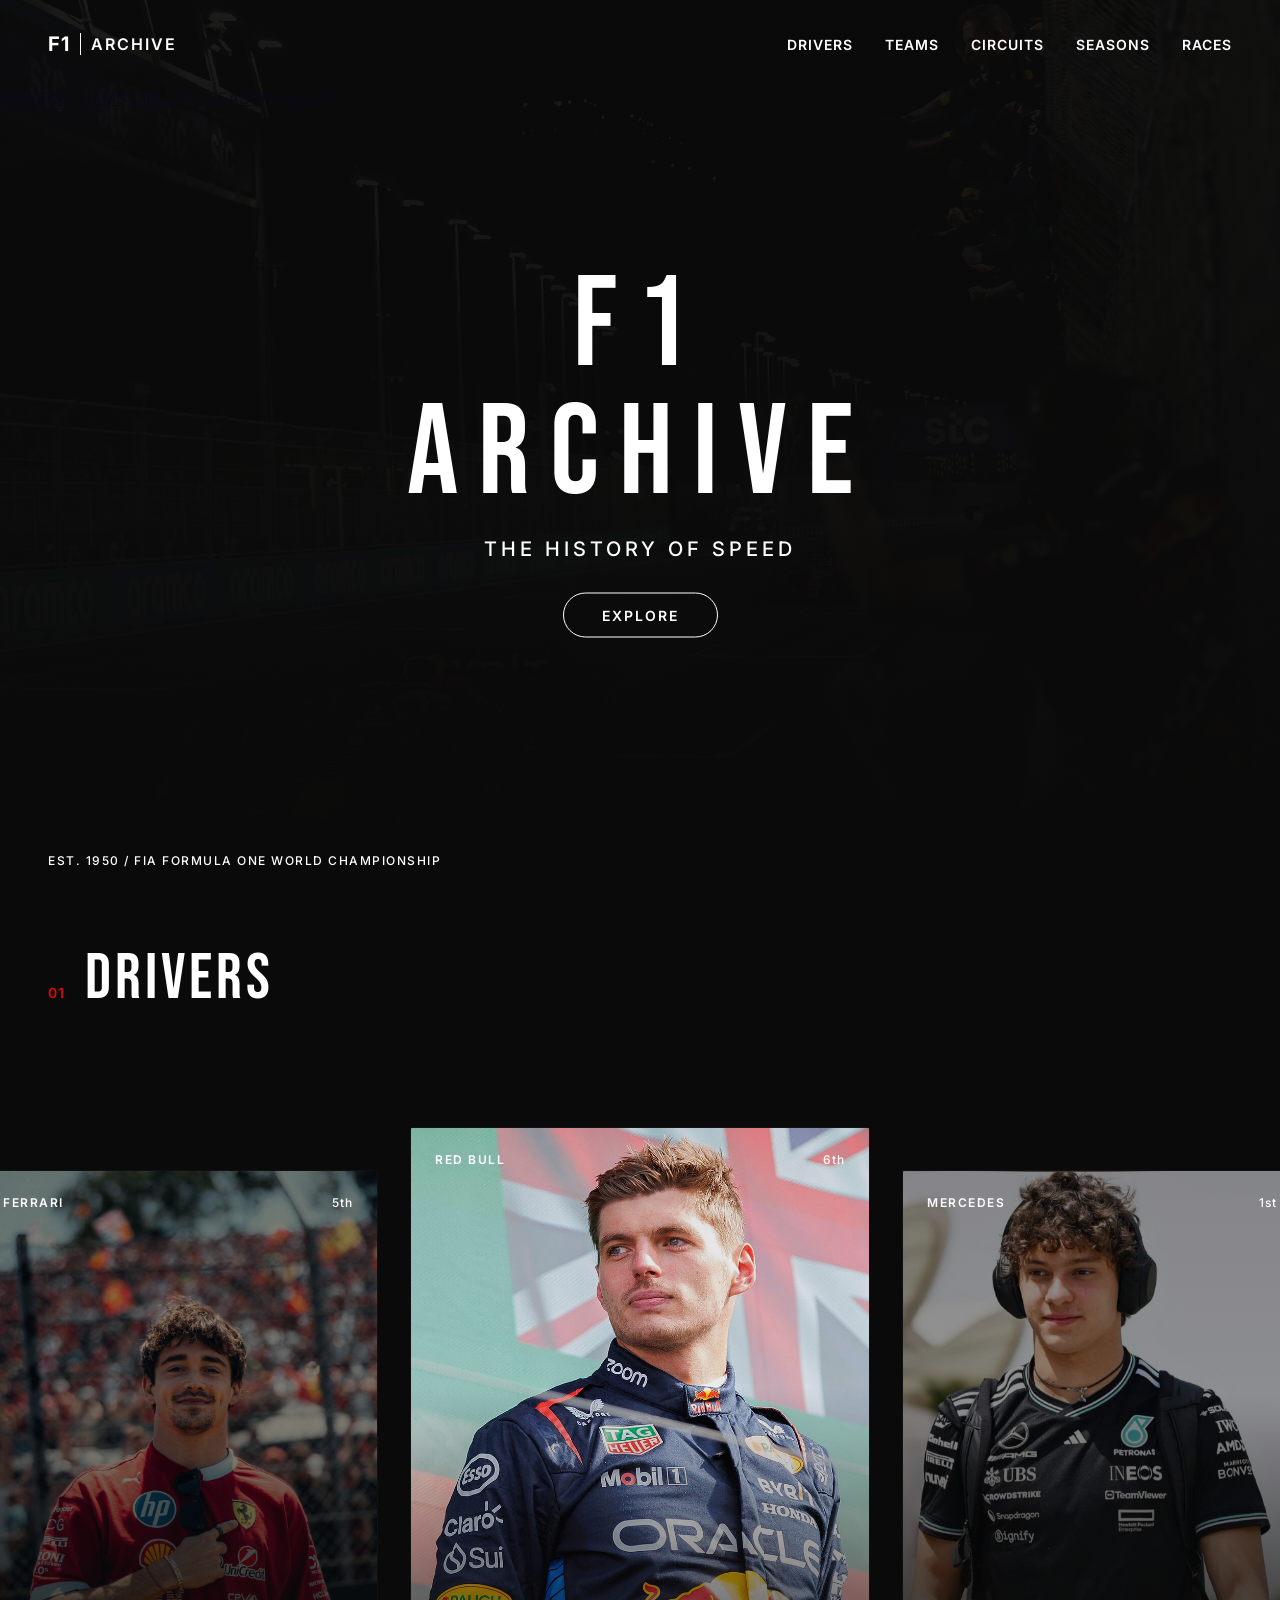
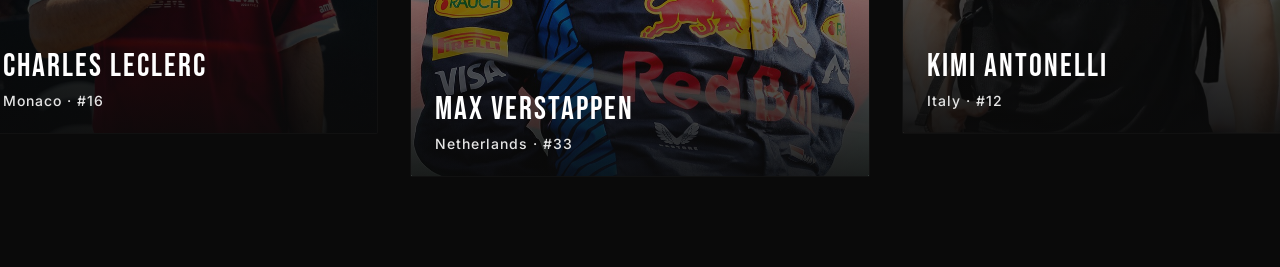
==== index.html @ a10c4557 "Initial version of F1 ARCHIVE" ====
<!DOCTYPE html>
<html lang="en">
<head>

    <meta charset="UTF-8">
    <meta name="viewport" content="width=device-width, initial-scale=1.0">

    <title>F1 Archive</title>

    <link rel="preconnect" href="https://fonts.googleapis.com">
    <link rel="preconnect" href="https://fonts.gstatic.com" crossorigin>

    <link href="https://fonts.googleapis.com/css2?family=Bebas+Neue&family=Inter:wght@400;500;600;700&display=swap" rel="stylesheet">

    <link rel="stylesheet" href="css/main.css">

</head>

<body>
<main class="hero">

    <nav class="navbar">

        <div class="logo">
            <span class="logo-f1">F1</span>
            <span class="logo-line"></span>
            <span class="logo-archive">ARCHIVE</span>
        </div>

        <div class="nav-links">
            <a href="#">DRIVERS</a>
            <a href="#">TEAMS</a>
            <a href="#">CIRCUITS</a>
            <a href="#">SEASONS</a>
            <a href="#">RACES</a>
        </div>
        <button class="menu-button" aria-label="Open menu">
    <span></span>
    <span></span>
</button>

    </nav>
    <div class="mobile-menu">

    <a href="#">DRIVERS</a>
    <a href="#">TEAMS</a>
    <a href="#">CIRCUITS</a>
    <a href="#">SEASONS</a>
    <a href="#">RACES</a>

</div>
<section class="hero-content">

    <h1>F1 ARCHIVE</h1>

    <p>THE HISTORY OF SPEED</p>

    <a href="#" class="explore-button">
    <span>EXPLORE</span>
    <span class="explore-arrow">→</span>
</a>

</section>

<div class="hero-meta">
    EST. 1950 / FIA FORMULA ONE WORLD CHAMPIONSHIP
</div>

</main>
<section class="drivers-section">

    <div class="drivers-header">
        <span class="section-label">01</span>
        <h2>DRIVERS</h2>
    </div>

<div class="drivers-track-wrapper">

    <div class="drivers-track">

        <a href="#" class="driver-card driver-card-small">
    <img src="images/pia.jpg" alt="Oscar Piastri">

    <div class="driver-card-top">
        <span class="team-logo">MCLAREN</span>
        <span class="position">7th</span>
    </div>

    <div class="driver-info">
        <h3>Oscar Piastri</h3>
        <p>Australia · #81</p>
    </div>
</a>

<a href="#" class="driver-card driver-card-medium">
    <img src="images/lec.jpg" alt="Charles Leclerc">

    <div class="driver-card-top">
        <span class="team-logo">FERRARI</span>
        <span class="position">5th</span>
    </div>

    <div class="driver-info">
        <h3>Charles Leclerc</h3>
        <p>Monaco · #16</p>
    </div>
</a>

<a href="#" class="driver-card driver-card-main">
    <img src="images/ver.jpg" alt="Max Verstappen">

    <div class="driver-card-top">
        <span class="team-logo">RED BULL</span>
        <span class="position">6th</span>
    </div>

    <div class="driver-info">
        <h3>Max Verstappen</h3>
        <p>Netherlands · #33</p>
    </div>
</a>

<a href="#" class="driver-card driver-card-medium">
    <img src="images/ant.jpg" alt="Kimi Antonelli">

    <div class="driver-card-top">
        <span class="team-logo">MERCEDES</span>
        <span class="position">1st</span>
    </div>

    <div class="driver-info">
        <h3>Kimi Antonelli</h3>
        <p>Italy · #12</p>
    </div>
</a>

<a href="#" class="driver-card driver-card-small">
    <img src="images/alo.jpg" alt="Fernando Alonso">

    <div class="driver-card-top">
        <span class="team-logo">ASTON MARTIN</span>
        <span class="position">10th</span>
    </div>

    <div class="driver-info">
        <h3>Fernando Alonso</h3>
        <p>Spain · #14</p>
    </div>
</a>

    </div>
</div>

</section>
<script>
    const menuButton = document.querySelector(".menu-button");
    const mobileMenu = document.querySelector(".mobile-menu");

menuButton.addEventListener("click", () => {
    mobileMenu.classList.toggle("active");
    menuButton.classList.toggle("active");
});
const driversTrack = document.querySelector(".drivers-track");

driversTrack.addEventListener("wheel", (event) => {
    event.preventDefault();

    driversTrack.scrollLeft += event.deltaY;
});
</script>
</body>

</html>
---- css/main.css ----
body {
    background: #0A0A0A;
    font-family: "Inter", sans-serif;
}
* {
    margin: 0;
    padding: 0;
    box-sizing: border-box;
}

.hero {
    position: relative;
    min-height: 100vh;

    background-color: #0A0A0A;
    background-image: url("../images/hero.jpg");
    background-size: cover;
    background-position: center;
}

.hero::before {
    content: "";

    position: absolute;
    inset: 0;

    background: linear-gradient(
        to bottom,
        rgba(10, 10, 10, 0.93) 0%,
        rgba(10, 10, 10, 0.95) 25%,
        rgba(10, 10, 10, 0.97) 50%,
        rgba(10, 10, 10, 0.99) 75%,
        #0A0A0A 100%
    );

    pointer-events: none;
}
.navbar {
    position: relative;
    z-index: 2;

    display: flex;
    align-items: center;
    justify-content: space-between;

    padding: 32px 48px;
}
.logo {
    display: flex;
    align-items: center;
    gap: 10px;

    color: #FFFFFF;
}

.logo-f1 {
    font-size: 20px;
    font-weight: 700;
    letter-spacing: 1px;
}

.logo-line {
    width: 1px;
    height: 22px;
    background: #FFFFFF;
}

.logo-archive {
    font-size: 16px;
    font-weight: 600;
    letter-spacing: 2px;
}
.nav-links {
    display: flex;
    align-items: center;
    gap: 32px;
}

.nav-links a {
    color: #FFFFFF;
    text-decoration: none;

    font-size: 14px;
    font-weight: 600;
    letter-spacing: 1px;

    transition: color 0.2s ease;
}

.nav-links a:hover {
    color: #E10600;
}
.menu-button {
    display: none;

    position: relative;

    width: 32px;
    height: 32px;

    padding: 0;
    border: none;

    background: transparent;

    cursor: pointer;
}
.hero-content {
    position: absolute;
    z-index: 2;

    top: 50%;
    left: 50%;

    transform: translate(-50%, -50%);

    text-align: center;
}
.hero-content h1 {
    font-family: "Bebas Neue", sans-serif;

    color: #FFFFFF;

    font-size: 128px;
    font-weight: 400;
    line-height: 1;

    letter-spacing: 20px;
}
.hero-content p {
    margin-top: 18px;

    color: #FFFFFF;

    font-size: 20px;
    font-weight: 500;
    letter-spacing: 4px;
}
.explore-button {
    display: inline-flex;
    align-items: center;
    justify-content: center;

    margin-top: 32px;
    padding: 13px 38px;

    border: 1px solid #FFFFFF;
    border-radius: 999px;

    color: #FFFFFF;
    background: transparent;

    font-family: "Inter", sans-serif;
    font-size: 14px;
    font-weight: 600;
    letter-spacing: 2px;

    text-decoration: none;

    transition:
        background-color 0.2s ease,
        border-color 0.2s ease,
        padding 0.2s ease;
}
.explore-arrow {
    display: inline-block;

    position: relative;
    top: -1px;

    margin-left: 0;
    width: 0;

    opacity: 0;
    transform: translateX(-5px);

    overflow: hidden;

    transition:
        width 0.2s ease,
        margin-left 0.2s ease,
        opacity 0.2s ease,
        transform 0.2s ease;
}
.explore-button:hover {
    background-color: #E10600;
    border-color: #E10600;

    padding-left: 32px;
    padding-right: 32px;
}

.explore-button:hover .explore-arrow {
    width: 18px;
    margin-left: 10px;

    opacity: 1;
    transform: translateX(0);
}
.hero-meta {
    position: absolute;
    z-index: 2;

    left: 48px;
    bottom: 32px;

    color: #FFFFFF;

    font-family: "Inter", sans-serif;
    font-size: 12px;
    font-weight: 500;
    letter-spacing: 1.5px;
}
@media (width <= 1200px) {
    .hero-content h1 {
        font-size: 100px;
        letter-spacing: 15px;
    }

    .hero-content p {
        font-size: 18px;
    }
}
@media (width <= 600px) {

    .hero {
        width: 100%;
        height: 100svh;
        min-height: 0;

        position: relative;
        overflow: hidden;

        background-size: cover;
        background-position: center top;
    }

    .navbar {
        position: relative;
        z-index: 5;

        padding: 20px 16px;

        align-items: center;
    }

    .logo {
        gap: 6px;
        flex-shrink: 0;
    }

    .logo-f1 {
        font-size: 13px;
        letter-spacing: 0.5px;
    }

    .logo-line {
        height: 15px;
    }

    .logo-archive {
        font-size: 9px;
        letter-spacing: 1px;
    }

    .nav-links {
        display: none;
    }

    .menu-button {
        display: block;

        position: relative;
        z-index: 5;

        flex-shrink: 0;

        width: 32px;
        height: 32px;

        padding: 0;
        border: none;

        background: transparent;

        cursor: pointer;
    }

    .menu-button span {
        position: absolute;

        left: 5px;

        width: 22px;
        height: 1px;

        background: #FFFFFF;

        transition:
            transform 0.25s ease,
            opacity 0.2s ease;
    }

    .menu-button span:first-child {
        top: 12px;
    }

    .menu-button span:last-child {
        top: 19px;
    }

    .menu-button.active span:first-child {
        top: 15px;
        transform: rotate(45deg);
    }

    .menu-button.active span:last-child {
        top: 15px;
        transform: rotate(-45deg);
    }

    .hero-content {
        width: calc(100% - 40px);

        top: 50%;
        left: 50%;

        transform: translate(-50%, -50%);
    }

    .hero-content h1 {
        font-size: 64px;
        letter-spacing: 8px;

        white-space: nowrap;
    }

    .hero-content p {
        margin-top: 14px;

        font-size: 14px;
        letter-spacing: 2.5px;

        white-space: nowrap;
    }

    .explore-button {
    margin-top: 24px;
    padding: 11px 30px;

    font-size: 12px;
    letter-spacing: 1.5px;
}

    .hero-meta {
        left: 20px;
        bottom: 20px;

        font-size: 8px;
        letter-spacing: 0.7px;

        white-space: nowrap;
    }

    .mobile-menu {
        display: none;

        position: absolute;
        z-index: 3;

        top: 0;
        right: 0;

        width: 100%;
        height: 100%;

        padding: 110px 32px 40px;

        background: rgba(10, 10, 10, 0.97);

        flex-direction: column;
        align-items: flex-end;
        justify-content: flex-start;

        gap: 28px;

        opacity: 0;
        transform: translateX(20px);

        pointer-events: none;

        transition:
            opacity 0.25s ease,
            transform 0.25s ease;
    }

    .mobile-menu a {
        color: #FFFFFF;
        text-decoration: none;

        font-family: "Bebas Neue", sans-serif;
        font-size: 42px;
        letter-spacing: 3px;

        transition: color 0.2s ease;
    }

    .mobile-menu a:hover {
        color: #E10600;
    }

    .mobile-menu.active {
        display: flex;

        opacity: 1;
        transform: translateX(0);

        pointer-events: auto;
    }
}
/* =========================
   DRIVERS
   ========================= */

.drivers-section {
    position: relative;

    min-height: 100vh;

    padding: 0;

    background: #0A0A0A;

    color: #FFFFFF;
}

.drivers-header {
    display: flex;
    align-items: baseline;
    gap: 20px;
    padding: 40px 48px 0;
}

.section-label {
    color: #E10600;

    font-family: "Inter", sans-serif;
    font-size: 14px;
    font-weight: 600;
    letter-spacing: 1px;
}

.drivers-header h2 {
    font-family: "Bebas Neue", sans-serif;
    font-size: 64px;
    font-weight: 400;
    letter-spacing: 4px;
}

/* Карусель */

.drivers-track-wrapper {
    width: 100%;
    padding: 0;
    overflow: visible;
}


.drivers-track {
    display: flex;
    align-items: center;
    justify-content: center;

    gap: 32px;

    margin-top: 30px;
    padding: 80px 48px 90px;

    overflow-x: auto;
    overflow-y: hidden;

    scrollbar-width: none;
}

.drivers-track::-webkit-scrollbar {
    display: none;
}

/* Карточки */

.driver-card {
    position: relative;

    flex-shrink: 0;

    overflow: hidden;

    background: #111111;

    border: 1px solid transparent;
    border-radius: 2px;

    color: #FFFFFF;
    text-decoration: none;

    transition:
        transform 0.3s ease,
        border-color 0.3s ease,
        box-shadow 0.3s ease;
    isolation: isolate;
}

/* Размеры карточек */

.driver-card-small {
    width: 360px;
    height: 508px;
}

.driver-card-medium {
    width: 400px;
    height: 564px;
}

.driver-card-main {
    width: 460px;
    height: 650px;
}

/* Фотография */

.driver-card img {
    position: absolute;

    inset: 0;

    width: 100%;
    height: 100%;

    object-fit: cover;

    transition: transform 0.5s ease;
}

/* Затемнение фотографии */
.driver-card-small img {
    filter: brightness(0.35);
}

.driver-card-medium img {
    filter: brightness(0.6);
}

.driver-card-main img {
    filter: brightness(1);
}

.driver-card-small:hover img,
.driver-card-medium:hover img {
    filter: brightness(1);
}

.driver-card::after {
    content: "";

    position: absolute;

    inset: 0;

    background: linear-gradient(
        to bottom,
        rgba(10, 10, 10, 0.1) 0%,
        rgba(10, 10, 10, 0.05) 40%,
        rgba(10, 10, 10, 0.9) 100%
    );

    pointer-events: none;
}

/* Верхняя информация */

.driver-card-top {
    position: absolute;

    z-index: 2;

    top: 24px;
    left: 24px;
    right: 24px;

    display: flex;
    align-items: center;
    justify-content: space-between;
}

.team-logo {
    font-size: 12px;
    font-weight: 600;
    letter-spacing: 1.5px;
}

.position {
    font-size: 12px;
    font-weight: 500;
    letter-spacing: 1px;
}

/* Нижняя информация */

.driver-info {
    position: absolute;

    z-index: 2;

    left: 24px;
    right: 24px;
    bottom: 24px;
}

.driver-info h3 {
    font-family: "Bebas Neue", sans-serif;

    font-size: 32px;
    font-weight: 400;

    letter-spacing: 2px;
}

.driver-info p {
    margin-top: 6px;

    color: #E5E5E5;

    font-size: 14px;
    font-weight: 500;

    letter-spacing: 1px;
}

/* Hover */

.driver-card:hover {
    border-color: #E10600;

    transform: scale(1);

    box-shadow:
        0 0 12px rgba(225, 6, 0, 0.9),
        0 0 35px rgba(225, 6, 0, 0.65),
        0 0 80px rgba(225, 6, 0, 0.4);
}

.driver-card:hover img {
    transform: scale(1.03);
}
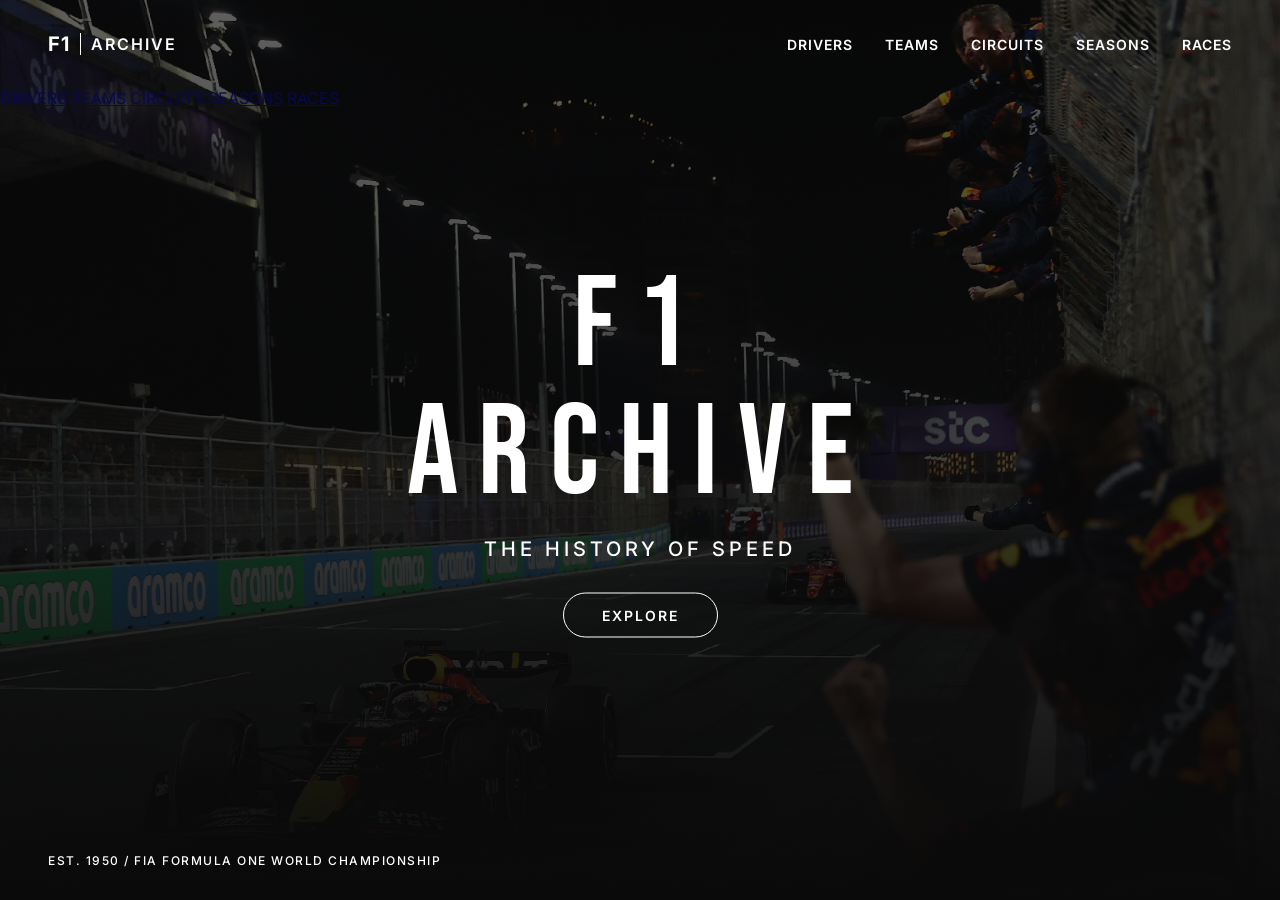
==== commit 18835262: "Build drivers archive and Max Verstappen profile" ====
--- a/index.html
+++ b/index.html
@@ -28,7 +28,7 @@
         </div>
 
         <div class="nav-links">
-            <a href="#">DRIVERS</a>
+            <a href="drivers.html">DRIVERS</a>
             <a href="#">TEAMS</a>
             <a href="#">CIRCUITS</a>
             <a href="#">SEASONS</a>
@@ -42,7 +42,7 @@
     </nav>
     <div class="mobile-menu">
 
-    <a href="#">DRIVERS</a>
+    <a href="drivers.html">DRIVERS</a>
     <a href="#">TEAMS</a>
     <a href="#">CIRCUITS</a>
     <a href="#">SEASONS</a>
@@ -67,107 +67,7 @@
 </div>
 
 </main>
-<section class="drivers-section">
 
-    <div class="drivers-header">
-        <span class="section-label">01</span>
-        <h2>DRIVERS</h2>
-    </div>
-
-<div class="drivers-track-wrapper">
-
-    <div class="drivers-track">
-
-        <a href="#" class="driver-card driver-card-small">
-    <img src="images/pia.jpg" alt="Oscar Piastri">
-
-    <div class="driver-card-top">
-        <span class="team-logo">MCLAREN</span>
-        <span class="position">7th</span>
-    </div>
-
-    <div class="driver-info">
-        <h3>Oscar Piastri</h3>
-        <p>Australia · #81</p>
-    </div>
-</a>
-
-<a href="#" class="driver-card driver-card-medium">
-    <img src="images/lec.jpg" alt="Charles Leclerc">
-
-    <div class="driver-card-top">
-        <span class="team-logo">FERRARI</span>
-        <span class="position">5th</span>
-    </div>
-
-    <div class="driver-info">
-        <h3>Charles Leclerc</h3>
-        <p>Monaco · #16</p>
-    </div>
-</a>
-
-<a href="#" class="driver-card driver-card-main">
-    <img src="images/ver.jpg" alt="Max Verstappen">
-
-    <div class="driver-card-top">
-        <span class="team-logo">RED BULL</span>
-        <span class="position">6th</span>
-    </div>
-
-    <div class="driver-info">
-        <h3>Max Verstappen</h3>
-        <p>Netherlands · #33</p>
-    </div>
-</a>
-
-<a href="#" class="driver-card driver-card-medium">
-    <img src="images/ant.jpg" alt="Kimi Antonelli">
-
-    <div class="driver-card-top">
-        <span class="team-logo">MERCEDES</span>
-        <span class="position">1st</span>
-    </div>
-
-    <div class="driver-info">
-        <h3>Kimi Antonelli</h3>
-        <p>Italy · #12</p>
-    </div>
-</a>
-
-<a href="#" class="driver-card driver-card-small">
-    <img src="images/alo.jpg" alt="Fernando Alonso">
-
-    <div class="driver-card-top">
-        <span class="team-logo">ASTON MARTIN</span>
-        <span class="position">10th</span>
-    </div>
-
-    <div class="driver-info">
-        <h3>Fernando Alonso</h3>
-        <p>Spain · #14</p>
-    </div>
-</a>
-
-    </div>
-</div>
-
-</section>
-<script>
-    const menuButton = document.querySelector(".menu-button");
-    const mobileMenu = document.querySelector(".mobile-menu");
-
-menuButton.addEventListener("click", () => {
-    mobileMenu.classList.toggle("active");
-    menuButton.classList.toggle("active");
-});
-const driversTrack = document.querySelector(".drivers-track");
-
-driversTrack.addEventListener("wheel", (event) => {
-    event.preventDefault();
-
-    driversTrack.scrollLeft += event.deltaY;
-});
-</script>
 </body>
 
 </html>
--- a/css/main.css
+++ b/css/main.css
@@ -51,6 +51,8 @@
     gap: 10px;
 
     color: #FFFFFF;
+
+    text-decoration: none;
 }
 
 .logo-f1 {
@@ -452,7 +454,7 @@
 
 .drivers-header h2 {
     font-family: "Bebas Neue", sans-serif;
-    font-size: 64px;
+    font-size: 80px;
     font-weight: 400;
     letter-spacing: 4px;
 }
@@ -469,11 +471,11 @@
 .drivers-track {
     display: flex;
     align-items: center;
-    justify-content: center;
+    justify-content: flex-start;
 
     gap: 32px;
 
-    margin-top: 30px;
+    margin-top: -30px;
     padding: 80px 48px 90px;
 
     overflow-x: auto;
@@ -504,7 +506,7 @@
     text-decoration: none;
 
     transition:
-        transform 0.3s ease,
+        transform 0.5s ease,
         border-color 0.3s ease,
         box-shadow 0.3s ease;
     isolation: isolate;
@@ -512,19 +514,30 @@
 
 /* Размеры карточек */
 
-.driver-card-small {
-    width: 360px;
-    height: 508px;
-}
-
-.driver-card-medium {
+.driver-card {
     width: 400px;
     height: 564px;
-}
-
-.driver-card-main {
-    width: 460px;
-    height: 650px;
+    transform: scale(1);
+    transform-origin: center center;
+    transition:
+        transform 0.5s ease,
+        border-color 0.3s ease,
+        box-shadow 0.3s ease;
+}
+
+.driver-card.is-small {
+    transform: scale(0.9);
+}
+
+.driver-card.is-medium {
+    transform: scale(1);
+}
+
+.driver-card.is-main {
+    transform: scale(1.15);
+    z-index: 3;
+    margin-left: 32px;
+    margin-right: 32px;
 }
 
 /* Фотография */
@@ -543,20 +556,28 @@
 }
 
 /* Затемнение фотографии */
-.driver-card-small img {
+.driver-card img {
+    position: absolute;
+    inset: 0;
+    width: 100%;
+    height: 100%;
+    object-fit: cover;
+    transition: transform 0.5s ease;
+}
+
+.driver-card img {
     filter: brightness(0.35);
 }
 
-.driver-card-medium img {
+.driver-card.is-small img {
+    filter: brightness(0.35);
+}
+
+.driver-card.is-medium img {
     filter: brightness(0.6);
 }
 
-.driver-card-main img {
-    filter: brightness(1);
-}
-
-.driver-card-small:hover img,
-.driver-card-medium:hover img {
+.driver-card.is-main img {
     filter: brightness(1);
 }
 
@@ -639,10 +660,13 @@
 
 /* Hover */
 
+.driver-card {
+    box-shadow: none;
+    border-color: transparent;
+}
+
 .driver-card:hover {
     border-color: #E10600;
-
-    transform: scale(1);
 
     box-shadow:
         0 0 12px rgba(225, 6, 0, 0.9),
@@ -650,7 +674,531 @@
         0 0 80px rgba(225, 6, 0, 0.4);
 }
 
-.driver-card:hover img {
-    transform: scale(1.03);
-}
-
+/* =========================
+   TABLET ADAPTATION
+   ========================= */
+
+@media (max-width: 1400px) {
+
+    .drivers-section {
+        min-height: auto;
+    }
+
+    .drivers-header {
+        padding: 24px 32px 0;
+        justify-content: flex-start;
+    }
+
+    .drivers-header h2 {
+        font-size: 52px;
+    }
+
+    .drivers-track {
+        justify-content: flex-start;
+        gap: 32px;
+
+        margin-top: 10px;
+        padding: 30px 32px 50px;
+
+        overflow-x: auto;
+        overflow-y: hidden;
+    }
+
+    .driver-info h3 {
+        font-size: 28px;
+    }
+    .hero::before {
+    background: linear-gradient(
+        to bottom,
+        rgba(10, 10, 10, 0.65) 0%,
+        rgba(10, 10, 10, 0.70) 25%,
+        rgba(10, 10, 10, 0.78) 50%,
+        rgba(10, 10, 10, 0.90) 75%,
+        #0A0A0A 100%
+    );
+}
+}
+
+
+/* =========================================
+   DRIVER PROFILE
+   ========================================= */
+
+.driver-page {
+    background: #0A0A0A;
+    color: #FFFFFF;
+    min-height: 100vh;
+}
+
+.driver-page .navbar {
+    position: absolute;
+    top: 0;
+    left: 0;
+    width: 100%;
+    z-index: 20;
+}
+
+/* HERO */
+
+.driver-hero {
+    position: relative;
+    height: 100vh;
+    min-height: 720px;
+    overflow: hidden;
+    background: #0A0A0A;
+}
+
+.driver-hero-image {
+    position: absolute;
+    inset: 0;
+}
+
+.driver-hero-image img {
+    width: 100%;
+    height: 100%;
+    object-fit: cover;
+    object-position: center 20%;
+}
+
+.driver-hero-overlay {
+    position: absolute;
+    inset: 0;
+    background:
+        linear-gradient(
+            to bottom,
+            rgba(0, 0, 0, 0.15) 0%,
+            rgba(0, 0, 0, 0.05) 35%,
+            rgba(0, 0, 0, 0.55) 65%,
+            #0A0A0A 100%
+        );
+}
+
+.driver-hero-content {
+    position: relative;
+    z-index: 5;
+    height: 100%;
+    display: flex;
+    flex-direction: column;
+    justify-content: flex-end;
+    padding: 0 64px 70px;
+}
+
+.driver-hero-meta {
+    display: flex;
+    justify-content: space-between;
+    align-items: center;
+    width: 100%;
+    margin-bottom: 20px;
+
+    font-family: "Inter", sans-serif;
+    font-size: 13px;
+    font-weight: 600;
+    letter-spacing: 2px;
+}
+
+.driver-hero-meta span:first-child {
+    color: #E10600;
+}
+
+.driver-hero-meta span:last-child {
+    color: #FFFFFF;
+}
+
+.driver-hero-meta span:last-child {
+    font-size: 18px;
+}
+
+.driver-hero h1 {
+    margin: 0;
+
+    font-family: "Bebas Neue", sans-serif;
+    font-size: clamp(90px, 12vw, 190px);
+    line-height: 0.78;
+    letter-spacing: 6px;
+    font-weight: 400;
+}
+
+.driver-hero-bottom {
+    display: flex;
+    justify-content: space-between;
+    align-items: flex-end;
+
+    margin-top: 45px;
+}
+
+.driver-nationality {
+    font-family: "Inter", sans-serif;
+    font-size: 14px;
+    letter-spacing: 3px;
+    color: #FFFFFF;
+}
+
+.driver-championship {
+    display: flex;
+    align-items: flex-end;
+    gap: 18px;
+}
+
+.driver-position {
+    font-family: "Bebas Neue", sans-serif;
+    font-size: 82px;
+    line-height: 0.75;
+    color: #E10600;
+}
+
+.driver-championship div {
+    display: flex;
+    flex-direction: column;
+    gap: 4px;
+}
+
+.driver-championship .label {
+    font-family: "Inter", sans-serif;
+    font-size: 10px;
+    letter-spacing: 2px;
+    color: #8A8A8A;
+}
+
+.driver-championship strong {
+    font-family: "Inter", sans-serif;
+    font-size: 20px;
+    font-weight: 600;
+    letter-spacing: 1px;
+}
+
+/* PROFILE SECTIONS */
+
+.driver-section {
+    padding: 120px 64px;
+    background: #0A0A0A;
+}
+
+.driver-career {
+    padding-bottom: 0;
+}
+
+.driver-section-header {
+    display: flex;
+    align-items: baseline;
+    gap: 20px;
+    margin-bottom: 70px;
+}
+
+.driver-section-header .section-label {
+    font-family: "Inter", sans-serif;
+    font-size: 12px;
+    color: #E10600;
+    letter-spacing: 2px;
+}
+
+.driver-section-header h2 {
+    margin: 0;
+    font-family: "Bebas Neue", sans-serif;
+    font-size: 64px;
+    font-weight: 400;
+    letter-spacing: 3px;
+}
+
+.driver-season .driver-section-header {
+    transform: translateY(-100px);
+}
+
+.career-placeholder,
+.stats-placeholder,
+.season-placeholder,
+.team-placeholder {
+    min-height: 200px;
+    border-top: 1px solid #252525;
+    padding-top: 30px;
+
+    font-family: "Inter", sans-serif;
+    color: #8A8A8A;
+}
+
+/* BOTTOM NAVIGATION */
+
+.driver-navigation {
+    display: flex;
+    justify-content: space-between;
+
+    padding: 50px 64px;
+    border-top: 1px solid #252525;
+
+    background: #0A0A0A;
+}
+
+.driver-navigation a {
+    color: #FFFFFF;
+    text-decoration: none;
+
+    font-family: "Inter", sans-serif;
+    font-size: 12px;
+    font-weight: 600;
+    letter-spacing: 2px;
+
+    transition: color 0.25s ease;
+}
+
+.driver-navigation a:hover {
+    color: #E10600;
+}
+
+.driver-nav-links a {
+    color: #8A8A8A;
+    transition: color 0.25s ease;
+}
+
+.driver-nav-links a.active {
+    color: #FFFFFF;
+}
+
+.driver-nav-links a:hover {
+    color: #E10600;
+}
+
+.drivers-page {
+    min-height: 100vh;
+    background: #0A0A0A;
+    color: #FFFFFF;
+}
+
+.drivers-page .navbar {
+    position: relative;
+    z-index: 20;
+}
+
+.drivers-page .drivers-section {
+    min-height: calc(100vh - 100px);
+    display: flex;
+    flex-direction: column;
+    justify-content: center;
+}
+
+.drivers-page .drivers-header {
+    padding: 40px 48px 0;
+}
+
+.drivers-header h1 {
+    font-family: "Bebas Neue", sans-serif;
+    font-size: 80px;
+    font-weight: 400;
+    letter-spacing: 4px;
+}
+
+.drivers-header {
+    transform: translateY(-30px);
+}
+
+.drivers-page .nav-links a {
+    color: #8A8A8A;
+}
+
+.drivers-page .nav-links a.active {
+    color: #FFFFFF;
+}
+
+.drivers-page .nav-links a:hover {
+    color: #E10600;
+}
+
+.career-timeline {
+    position: relative;
+    width: calc(100% - 128px);
+    margin: 0 auto;
+    padding: 45px 0 60px;
+    display: flex;
+    flex-direction: row;
+    flex-wrap: nowrap;
+    align-items: flex-start;
+}
+
+.career-timeline::before {
+    content: "";
+    position: absolute;
+    top: 95px;
+    left: 0;
+    right: 0;
+    height: 1px;
+    background: #333333;
+}
+
+.career-event {
+    position: relative;
+    flex: 1 1 0;
+    min-width: 0;
+    text-align: center;
+}
+
+.career-year {
+    margin-bottom: 18px;
+    font-family: "Bebas Neue", sans-serif;
+    font-size: 38px;
+    line-height: 1;
+    letter-spacing: 2px;
+    color: #FFFFFF;
+}
+
+.career-line {
+    position: relative;
+    width: 20px;
+    height: 20px;
+    margin: 0 auto;
+    z-index: 2;
+}
+
+.career-line span {
+    position: absolute;
+    top: -12px;
+    left: 4px;
+    width: 12px;
+    height: 12px;
+    border: 2px solid #E10600;
+    border-radius: 50%;
+    background: #0A0A0A;
+}
+
+.career-info {
+    padding: 10px 18px 0;
+}
+
+.career-team {
+    color: #E10600;
+    font-family: "Inter", sans-serif;
+    font-size: 10px;
+    font-weight: 600;
+    letter-spacing: 1.5px;
+}
+
+.career-info h3 {
+    margin: 7px 0 0;
+    font-family: "Bebas Neue", sans-serif;
+    font-size: 27px;
+    font-weight: 400;
+    letter-spacing: 1.5px;
+    color: #FFFFFF;
+}
+
+.career-info p {
+    max-width: 175px;
+    margin: 8px auto 0;
+    color: #8A8A8A;
+    font-family: "Inter", sans-serif;
+    font-size: 12px;
+    line-height: 1.45;
+}
+
+.career-data-wall {
+    width: 100%;
+    display: grid;
+    grid-template-columns: 1.15fr 1.85fr;
+    gap: 70px;
+    min-height: 420px;
+    border: none;
+}
+
+/* Главный показатель */
+
+.data-wall-main {
+    position: relative;
+    padding: 50px 0 40px;
+    display: flex;
+    flex-direction: column;
+    justify-content: space-between;
+    border: none;
+}
+
+.data-wall-index {
+    font-family: "Inter", sans-serif;
+    font-size: 9px;
+    letter-spacing: 2px;
+    color: #555555;
+}
+
+.data-wall-main-value {
+    display: flex;
+    align-items: flex-end;
+    gap: 24px;
+}
+
+.data-wall-main-value strong {
+    font-family: "Bebas Neue", sans-serif;
+    font-size: 190px;
+    line-height: .72;
+    font-weight: 400;
+    letter-spacing: 4px;
+    color: #E10600;
+}
+
+.data-wall-main-value span {
+    padding-bottom: 8px;
+    font-family: "Inter", sans-serif;
+    font-size: 13px;
+    font-weight: 600;
+    line-height: 1.15;
+    letter-spacing: 2px;
+    color: #FFFFFF;
+}
+
+.data-wall-bar {
+    width: 100%;
+    height: 2px;
+    background: #252525;
+    overflow: hidden;
+}
+
+.data-wall-bar span {
+    display: block;
+    width: 78%;
+    height: 100%;
+    background: #E10600;
+}
+
+.data-wall-meta {
+    display: flex;
+    justify-content: space-between;
+    font-family: "Inter", sans-serif;
+    font-size: 9px;
+    letter-spacing: 1.5px;
+    color: #555555;
+}
+
+
+/* Остальные показатели */
+
+.data-wall-records {
+    display: grid;
+    grid-template-columns: repeat(2, 1fr);
+    grid-template-rows: repeat(3, 1fr);
+}
+
+.data-wall-record {
+    position: relative;
+    padding: 35px 35px 25px;
+    display: flex;
+    flex-direction: column;
+    justify-content: flex-end;
+}
+
+.data-wall-record .data-wall-index {
+    position: absolute;
+    top: 18px;
+    left: 35px;
+}
+
+.data-wall-record strong {
+    font-family: "Bebas Neue", sans-serif;
+    font-size: 72px;
+    line-height: .8;
+    font-weight: 400;
+    letter-spacing: 2px;
+    color: #FFFFFF;
+}
+
+.data-wall-record > span:last-child {
+    margin-top: 10px;
+    font-family: "Inter", sans-serif;
+    font-size: 10px;
+    font-weight: 600;
+    letter-spacing: 2px;
+    color: #8A8A8A;
+}
